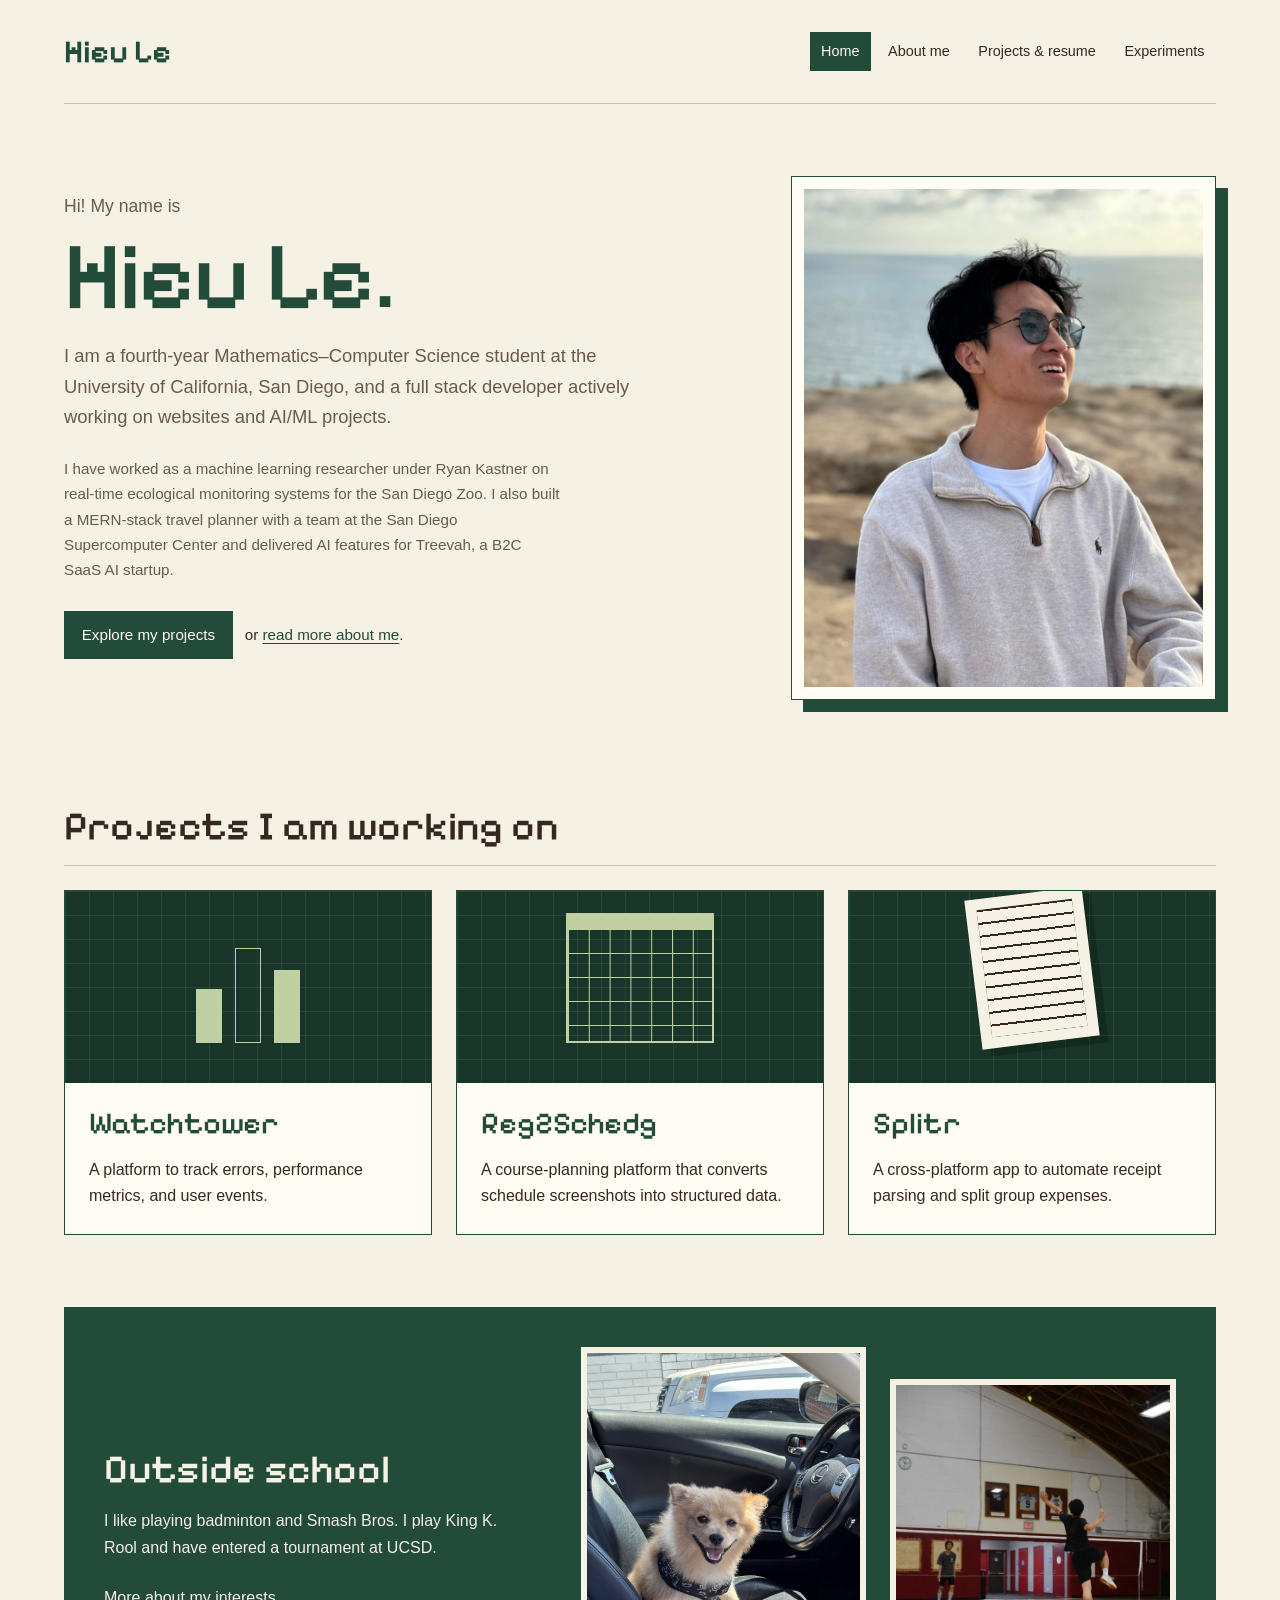
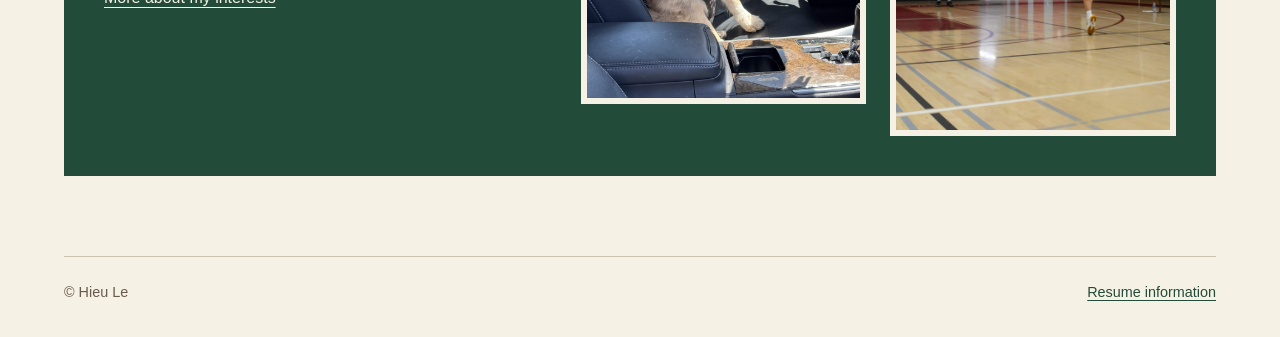
==== index.html @ ff876a13 "First test of portfolio" ====
<!doctype html>
<html lang="en">
  <head>
    <meta charset="UTF-8" />
    <meta name="viewport" content="width=device-width, initial-scale=1" />
    <meta
      name="description"
      content="Meet Hieu Le, a Mathematics–Computer Science student at UC San Diego working on full stack development and AI/ML projects."
    />
    <title>Hieu Le | Home</title>
    <link rel="icon" href="assets/images/favicon.svg" type="image/svg+xml" />
    <link rel="stylesheet" href="styles.css" />
  </head>
  <body>
    <a class="skip-link" href="#main-content">Skip to main content</a>
    <header>
      <p class="site-name"><a href="index.html">Hieu Le</a></p>
      <nav aria-label="Main navigation">
        <ul>
          <li><a href="index.html" aria-current="page">Home</a></li>
          <li><a href="about.html">About me</a></li>
          <li><a href="projects.html">Projects &amp; resume</a></li>
          <li><a href="experiments.html">Experiments</a></li>
        </ul>
      </nav>
    </header>

    <main id="main-content">
      <section class="intro" aria-labelledby="intro-heading">
        <div class="intro-copy">
          <h1 id="intro-heading">
            <span class="intro-greeting">Hi! My name is</span>
            <span class="intro-name">Hieu Le.</span>
          </h1>
          <p>
            I am a fourth-year Mathematics–Computer Science student at the
            University of California, San Diego, and a full stack developer
            actively working on websites and AI/ML projects.
          </p>
          <p>
            I have worked as a machine learning researcher under Ryan Kastner on
            real-time ecological monitoring systems for the San Diego Zoo. I
            also built a MERN-stack travel planner with a team at the San Diego
            Supercomputer Center and delivered AI features for Treevah, a B2C
            SaaS AI startup.
          </p>
          <p class="intro-links">
            <a class="button-link" href="projects.html">Explore my projects</a>
            <span>or <a href="about.html">read more about me</a>.</span>
          </p>
        </div>
        <figure class="portrait">
          <img
            src="assets/images/optimized/aboutme.jpg"
            width="320"
            height="427"
            alt="Hieu Le wearing sunglasses outdoors by the ocean."
            fetchpriority="high"
          />
        </figure>
      </section>

      <section aria-labelledby="work-heading">
        <h2 class="section-heading" id="work-heading">
          Projects I am working on
        </h2>
        <div class="project-grid">
          <article class="project-card" aria-labelledby="watchtower-heading">
            <div class="project-art art-watchtower" aria-hidden="true">
              <span></span><span></span><span></span>
            </div>
            <div class="project-copy">
              <h3 id="watchtower-heading">
                <a href="projects.html#watchtower">Watchtower</a>
              </h3>
              <p>
                A platform to track errors, performance metrics, and user
                events.
              </p>
            </div>
          </article>
          <article class="project-card" aria-labelledby="reg2schedg-heading">
            <div class="project-art art-calendar" aria-hidden="true"></div>
            <div class="project-copy">
              <h3 id="reg2schedg-heading">
                <a href="projects.html#reg2schedg">Reg2Schedg</a>
              </h3>
              <p>
                A course-planning platform that converts schedule screenshots
                into structured data.
              </p>
            </div>
          </article>
          <article class="project-card" aria-labelledby="splitr-heading">
            <div class="project-art art-receipt" aria-hidden="true"></div>
            <div class="project-copy">
              <h3 id="splitr-heading">
                <a href="projects.html#splitr">Splitr</a>
              </h3>
              <p>
                A cross-platform app to automate receipt parsing and split group
                expenses.
              </p>
            </div>
          </article>
        </div>
      </section>

      <section class="outside-grid" aria-labelledby="personal-heading">
        <div>
          <h2 id="personal-heading">Outside school</h2>
          <p>
            I like playing badminton and Smash Bros. I play King K. Rool and
            have entered a tournament at UCSD.
          </p>
          <p><a href="about.html">More about my interests</a></p>
        </div>
        <div class="outside-photos">
          <figure>
            <img
              src="assets/images/optimized/dog1.jpg"
              width="160"
              height="213"
              alt="A small tan dog sitting on a car seat."
              loading="lazy"
            />
          </figure>
          <figure>
            <img
              src="assets/images/optimized/badminton.jpg"
              width="160"
              height="107"
              alt="A badminton player jumping to hit the shuttlecock in an indoor gym."
              loading="lazy"
            />
          </figure>
        </div>
      </section>
    </main>

    <footer>
      <p>&copy; Hieu Le</p>
      <p><a href="projects.html#resume">Resume information</a></p>
    </footer>
  </body>
</html>
---- styles.css ----
/* Hieu Le | https://github.com/hieule314/cse134b-hw3 */

/* The pixel font is served locally; its license is in assets/fonts/OFL.txt. */
@font-face {
  font-family: "Pixelify Sans";
  src: url("assets/fonts/PixelifySans.ttf") format("truetype");
  font-weight: 400 700;
  font-style: normal;
  font-display: swap;
}

:root {
  --paper: #f6f1e5;
  --surface: #fffcf4;
  --ink: #35281f;
  --muted: #685b4c;
  --forest: #234b39;
  --forest-dark: #173528;
  --fern: #bfd1a2;
  --rule: #c9c2ae;
  --body-font: "Trebuchet MS", "Segoe UI", sans-serif;
  --pixel-font: "Pixelify Sans", "Courier New", monospace;
  --page-width: 72rem;
  --gutter: 2rem;
  --space: 1.5rem;
}

* {
  box-sizing: border-box;
}

html {
  scroll-padding-top: 2rem;
}

body {
  margin: 0;
  background: var(--paper);
  color: var(--ink);
  font-family: var(--body-font);
  font-size: 1rem;
  line-height: 1.65;
  overflow-wrap: break-word;
}

::selection {
  background: var(--forest);
  color: var(--surface);
}

/* Child combinator: constrain the page's top-level header, main, and footer. */
body > header,
body > main,
body > footer {
  width: min(var(--page-width), calc(100% - var(--gutter) * 2));
  margin-inline: auto;
}

body > header {
  display: flex;
  align-items: center;
  justify-content: space-between;
  gap: var(--space);
  min-height: 6.5rem;
  padding-block: 1rem;
  border-bottom: 1px solid var(--rule);
}

.site-name {
  margin: 0;
  font-family: var(--pixel-font);
  font-size: 2rem;
  font-weight: 600;
  line-height: 1;
  white-space: nowrap;
}

.site-name a {
  text-decoration: none;
}

/* Descendant combinator: arrange the existing navigation lists as wrapping rows. */
nav ul {
  display: flex;
  flex-wrap: wrap;
  align-items: center;
  gap: 0.35rem;
  margin: 0;
  padding: 0;
  list-style: none;
}

nav a {
  display: inline-block;
  padding: 0.55em 0.8em;
  color: var(--ink);
  font-size: 0.9rem;
  text-decoration: none;
  transition:
    background-color 160ms ease,
    color 160ms ease;
}

/* Attribute selector: mark the current page using its existing ARIA attribute. */
nav a[aria-current="page"] {
  background: var(--forest);
  color: var(--surface);
}

nav a:hover {
  background: var(--forest-dark);
  color: var(--surface);
}

main {
  padding-block: 3.5rem 5rem;
}

main > section + section {
  margin-top: 4.5rem;
}

h1,
h2,
h3,
h4 {
  margin: 0 0 1rem;
  font-family: var(--pixel-font);
  font-weight: 500;
  line-height: 1.12;
  text-wrap: balance;
}

h1 {
  max-width: 18ch;
  font-size: 4rem;
  letter-spacing: -0.025em;
}

h2 {
  font-size: 2.5rem;
}

h3 {
  font-size: 1.9rem;
}

h4 {
  font-size: 1.5rem;
}

p,
ul,
ol,
dl {
  margin: 0 0 var(--space);
}

/* Keep paragraphs comfortable to read on wide screens. */
main p {
  max-width: 70ch;
}

li + li {
  margin-top: 0.35rem;
}

nav li + li {
  margin-top: 0;
}

/* Adjacent sibling combinator: soften introductory paragraphs after page titles. */
h1 + p {
  max-width: 65ch;
  color: var(--muted);
  font-size: 1.15rem;
}

a {
  color: var(--forest);
  text-underline-offset: 0.22em;
  text-decoration-thickness: 1px;
  transition:
    color 160ms ease,
    text-decoration-thickness 160ms ease;
}

a:hover {
  color: var(--ink);
  text-decoration-thickness: 3px;
}

/* Every keyboard-focusable control keeps an explicit, contrasting outline. */
a:focus,
button:focus,
input:focus,
textarea:focus,
select:focus,
summary:focus,
video:focus,
audio:focus,
iframe:focus {
  outline: 3px solid var(--forest);
  outline-offset: 4px;
}

.skip-link {
  position: absolute;
  top: 0.6rem;
  left: var(--gutter);
  z-index: 10;
  padding: 0.65em 1em;
  transform: translateY(-200%);
  background: var(--surface);
}

.skip-link:focus {
  transform: translateY(0);
}

.intro {
  display: grid;
  grid-template-columns: minmax(0, 1.25fr) minmax(0, 0.8fr);
  align-items: center;
  gap: 4rem;
  padding-block: 1rem 2rem;
}

.intro-greeting {
  display: block;
  margin-bottom: 0.6rem;
  color: var(--muted);
  font-family: var(--body-font);
  font-size: 1.1rem;
  line-height: 1.5;
  letter-spacing: 0;
}

.intro-name {
  display: block;
  color: var(--forest);
  font-size: 6rem;
  line-height: 1;
}

.intro-copy > p {
  max-width: 59ch;
}

.intro-copy > p + p {
  color: var(--muted);
  font-size: 0.95rem;
}

.intro-copy .intro-links {
  display: flex;
  flex-wrap: wrap;
  align-items: center;
  gap: 0.75rem;
  margin-top: 1.8rem;
  color: var(--ink);
}

.button-link,
button {
  display: inline-block;
  border: 1px solid var(--forest);
  padding: 0.7em 1.1em;
  background: var(--forest);
  color: var(--surface);
  font: inherit;
  font-size: 0.95rem;
  text-decoration: none;
  cursor: pointer;
  transition:
    transform 180ms ease,
    box-shadow 180ms ease,
    background-color 180ms ease;
}

.button-link:hover,
button:hover:enabled {
  transform: translate(-2px, -2px);
  background: var(--forest-dark);
  color: var(--surface);
  box-shadow: 3px 3px 0 var(--fern);
}

figure {
  min-width: 0;
  margin: 0;
}

img,
video,
svg,
canvas,
iframe,
audio {
  display: block;
  max-width: 100%;
}

img,
video,
svg,
canvas {
  height: auto;
}

figcaption {
  margin-top: 0.65rem;
  color: var(--muted);
  font-size: 0.85rem;
}

.portrait {
  position: relative;
  padding: 0.75rem;
  border: 1px solid var(--forest);
  background: var(--surface);
  box-shadow: 12px 12px 0 var(--forest);
}

.portrait img {
  width: 100%;
  aspect-ratio: 4 / 5;
  object-fit: cover;
}

.section-heading {
  margin-bottom: 1.5rem;
  padding-bottom: 1rem;
  border-bottom: 1px solid var(--rule);
}

.project-grid {
  display: grid;
  grid-template-columns: repeat(3, minmax(0, 1fr));
  gap: var(--space);
}

.project-card,
.project-entry {
  min-width: 0;
  border: 1px solid var(--forest);
  background: var(--surface);
  transition:
    transform 220ms ease,
    box-shadow 220ms ease;
}

.project-card:hover,
.project-card:focus-within,
.project-entry:hover,
.project-entry:focus-within {
  transform: translateY(-5px);
  box-shadow: 6px 6px 0 var(--fern);
}

.project-copy {
  padding: var(--space);
}

.project-copy h3 a {
  text-decoration: none;
}

.project-copy p:last-child {
  margin-bottom: 0;
}

/* Decorative CSS illustrations suggest metrics, a calendar, and a receipt. */
.project-art {
  position: relative;
  display: flex;
  align-items: end;
  justify-content: center;
  gap: 0.85rem;
  height: 12rem;
  padding: 2.5rem;
  overflow: hidden;
  background-color: var(--forest-dark);
  background-image:
    linear-gradient(#bfd1a21a 1px, transparent 1px),
    linear-gradient(90deg, #bfd1a21a 1px, transparent 1px);
  background-size: 1.5rem 1.5rem;
}

.art-watchtower span {
  width: 1.6rem;
  height: 48%;
  border: 1px solid var(--fern);
  background: var(--fern);
  transform-origin: bottom;
}

.art-watchtower span:nth-child(2) {
  height: 85%;
  background: transparent;
}

.art-watchtower span:nth-child(3) {
  height: 65%;
}

.art-calendar::before {
  width: 9rem;
  height: 7rem;
  border: 2px solid var(--fern);
  border-top-width: 1rem;
  background-image:
    linear-gradient(var(--fern) 1px, transparent 1px),
    linear-gradient(90deg, var(--fern) 1px, transparent 1px);
  background-size: 1.3rem 1.5rem;
  content: "";
}

.art-receipt::before {
  width: 6rem;
  height: 8rem;
  border: 0.7rem solid var(--paper);
  background: repeating-linear-gradient(
    var(--ink) 0 2px,
    var(--paper) 2px 0.8rem
  );
  box-shadow: 8px 8px 0 #00000033;
  content: "";
  transform: rotate(-7deg);
}

.outside-grid {
  display: grid;
  grid-template-columns: 0.9fr 1.25fr;
  align-items: center;
  gap: 3rem;
  padding: 2.5rem;
  background: var(--forest);
  color: var(--paper);
}

.outside-grid a {
  color: var(--paper);
}

.outside-grid a:hover {
  color: var(--fern);
}

.outside-grid a:focus {
  outline-color: var(--paper);
}

.outside-photos,
.photo-pair {
  display: grid;
  grid-template-columns: repeat(2, minmax(0, 1fr));
  align-items: start;
  gap: var(--space);
}

.outside-photos img {
  width: 100%;
  aspect-ratio: 4 / 5;
  object-fit: cover;
  border: 0.4rem solid var(--paper);
}

.outside-photos figure:last-child {
  margin-top: 2rem;
}

.about-background {
  display: grid;
  grid-template-columns: minmax(0, 1.25fr) minmax(0, 0.8fr);
  column-gap: 4rem;
  align-items: start;
  margin-top: 2.5rem;
}

.about-background > figure {
  grid-column: 2;
  grid-row: 1 / span 5;
}

.about-background > p,
.about-background > h2 {
  grid-column: 1;
}

.photo-pair {
  max-width: 50rem;
}

.photo-pair img {
  width: 100%;
  border: 0.6rem solid var(--surface);
  box-shadow: 3px 3px 0 var(--rule);
}

.wide-photo {
  max-width: 50rem;
}

.wide-photo img {
  width: 100%;
}

.social-links {
  display: flex;
  flex-wrap: wrap;
  gap: 1rem 2rem;
  padding-left: 1.2rem;
}

.page-intro {
  margin-bottom: 3rem;
  padding-bottom: 2rem;
  border-bottom: 1px solid var(--rule);
}

.page-intro nav a {
  border: 1px solid var(--rule);
}

.project-list {
  display: grid;
  gap: 2rem;
}

.project-entry {
  display: grid;
  grid-template-columns: minmax(0, 0.65fr) minmax(0, 1.6fr);
}

.project-entry .project-art {
  height: 100%;
  min-height: 13rem;
  align-items: center;
}

.project-entry .art-watchtower span {
  height: 5rem;
}

.project-entry .art-watchtower span:nth-child(2) {
  height: 8rem;
}

.project-entry .art-watchtower span:nth-child(3) {
  height: 6.5rem;
}

.project-body {
  min-width: 0;
  padding: 2rem;
}

/* Attribute selector: distinguish each project's existing date metadata. */
time[datetime] {
  color: var(--muted);
  font-size: 0.85rem;
}

dt {
  font-weight: bold;
}

dd {
  margin: 0 0 1rem;
}

.resume-grid {
  display: grid;
  grid-template-columns: minmax(0, 0.7fr) minmax(0, 1.3fr);
  gap: 3rem;
  padding-block: 1.5rem;
  border-block: 1px solid var(--rule);
}

#experience article + article {
  margin-top: 2rem;
}

.experiments main > section {
  max-width: 52rem;
  padding-top: 2rem;
  border-top: 1px solid var(--rule);
}

.experiments main > section + section {
  margin-top: 3rem;
}

/* CSS paints the decorative court; its description and SVG remain in the HTML. */
#court-canvas {
  width: 22.5rem;
  aspect-ratio: 2 / 1;
  border: 1rem solid var(--paper);
  background:
    linear-gradient(
      90deg,
      transparent calc(50% - 1px),
      white calc(50% - 1px) calc(50% + 1px),
      transparent calc(50% + 1px)
    ),
    #196b3a;
  box-shadow: inset 0 0 0 2px white;
}

iframe {
  width: 100%;
  height: 24rem;
  border: 1px solid var(--rule);
  background: var(--surface);
}

portfolio-note {
  display: block;
  margin-bottom: var(--space);
  padding: 1rem;
  border: 1px solid var(--forest);
  background: var(--surface);
}

portfolio-note p {
  margin: 0;
}

fieldset {
  min-width: 0;
  margin: 0;
  padding: var(--space);
  border: 1px solid var(--rule);
}

legend {
  padding-inline: 0.4em;
  font-weight: bold;
}

fieldset > div {
  margin-bottom: var(--space);
}

label {
  display: block;
  margin-bottom: 0.3rem;
}

input,
textarea,
select {
  width: 100%;
  max-width: 32rem;
  min-width: 0;
  border: 1px solid var(--muted);
  border-radius: 0;
  padding: 0.65em;
  background: var(--surface);
  color: var(--ink);
  font: inherit;
}

textarea {
  resize: vertical;
}

button:disabled {
  border-color: var(--rule);
  background: var(--paper);
  color: var(--muted);
  cursor: not-allowed;
}

progress {
  max-width: 100%;
  accent-color: var(--forest);
}

summary {
  width: fit-content;
  padding: 0.6em 0;
  color: var(--forest);
  cursor: pointer;
}

summary:hover {
  text-decoration: underline;
}

details[open] {
  padding-bottom: 1rem;
}

dialog {
  width: min(30rem, calc(100% - 3rem));
  max-height: calc(100% - 3rem);
  padding: 2rem;
  border: 2px solid var(--forest);
  background: var(--paper);
  color: var(--ink);
}

dialog::backdrop {
  background: #17352899;
}

code {
  font-size: 0.9rem;
  overflow-wrap: anywhere;
}

body > footer {
  display: flex;
  flex-wrap: wrap;
  justify-content: space-between;
  gap: 1rem;
  padding-block: 1.5rem 2rem;
  border-top: 1px solid var(--rule);
  color: var(--muted);
  font-size: 0.9rem;
}

body > footer p {
  margin: 0;
}

/* Animate only when motion is welcome; content is visible by default. */
@media (prefers-reduced-motion: no-preference) {
  html {
    scroll-behavior: smooth;
  }

  .intro-copy,
  .page-intro {
    animation: arrive 650ms ease-out;
  }

  .intro .portrait {
    animation: portrait-arrive 850ms ease-out;
  }

  .project-card {
    animation: arrive 650ms ease-out backwards;
  }

  .project-card:nth-child(2) {
    animation-delay: 100ms;
  }

  .project-card:nth-child(3) {
    animation-delay: 200ms;
  }

  .project-card:hover .art-watchtower span,
  .project-entry:hover .art-watchtower span {
    animation: grow-bar 650ms ease-out;
  }

  .project-card:hover .art-receipt::before,
  .project-entry:hover .art-receipt::before {
    animation: receipt-tilt 600ms ease-in-out;
  }
}

@keyframes arrive {
  from {
    opacity: 0.35;
    transform: translateY(1rem);
  }
  to {
    opacity: 1;
    transform: translateY(0);
  }
}

@keyframes portrait-arrive {
  from {
    opacity: 0.4;
    transform: translate(0.75rem, 0.75rem) rotate(2deg);
  }
  to {
    opacity: 1;
    transform: translate(0, 0) rotate(0);
  }
}

@keyframes grow-bar {
  from {
    transform: scaleY(0.45);
  }
  to {
    transform: scaleY(1);
  }
}

@keyframes receipt-tilt {
  50% {
    transform: rotate(5deg) translateY(-0.4rem);
  }
}

/* Narrow screens stack meaningful columns and keep all navigation visible. */
@media (max-width: 48rem) {
  :root {
    --gutter: 1.25rem;
    --space: 1.25rem;
  }

  body > header {
    flex-direction: column;
    align-items: flex-start;
    gap: 1rem;
    padding-block: 1.5rem;
  }

  body > header nav {
    width: 100%;
  }

  body > header nav ul {
    display: grid;
    grid-template-columns: repeat(2, minmax(0, 1fr));
    gap: 0.4rem;
  }

  body > header nav a {
    display: block;
  }

  main {
    padding-block: 2.5rem 3rem;
  }

  h1 {
    font-size: 2.8rem;
  }
  h2 {
    font-size: 2rem;
  }
  h3 {
    font-size: 1.65rem;
  }
  h4 {
    font-size: 1.35rem;
  }

  .intro-name {
    font-size: 4.25rem;
  }

  .intro,
  .about-background,
  .outside-grid,
  .resume-grid,
  .project-entry,
  .project-grid {
    grid-template-columns: minmax(0, 1fr);
    gap: 2rem;
  }

  .intro {
    padding-top: 0;
  }

  .portrait {
    width: calc(100% - 0.75rem);
    max-width: 25rem;
  }

  .about-background > figure,
  .about-background > p,
  .about-background > h2 {
    grid-column: auto;
    grid-row: auto;
  }

  .about-background {
    gap: 0;
  }

  .about-background > figure {
    margin-block: 0.5rem 2rem;
  }

  .outside-grid,
  .project-body {
    padding: 1.5rem;
  }

  .outside-photos,
  .photo-pair {
    gap: 0.75rem;
  }

  .project-entry {
    gap: 0;
  }

  .project-entry .project-art {
    height: 12rem;
    min-height: 0;
  }

  main > section + section {
    margin-top: 3rem;
  }
}

@media (prefers-reduced-motion: reduce) {
  a,
  button,
  .project-card,
  .project-entry {
    transition: none;
  }

  .project-card:hover,
  .project-card:focus-within,
  .project-entry:hover,
  .project-entry:focus-within,
  .button-link:hover,
  button:hover:enabled {
    transform: none;
  }
}
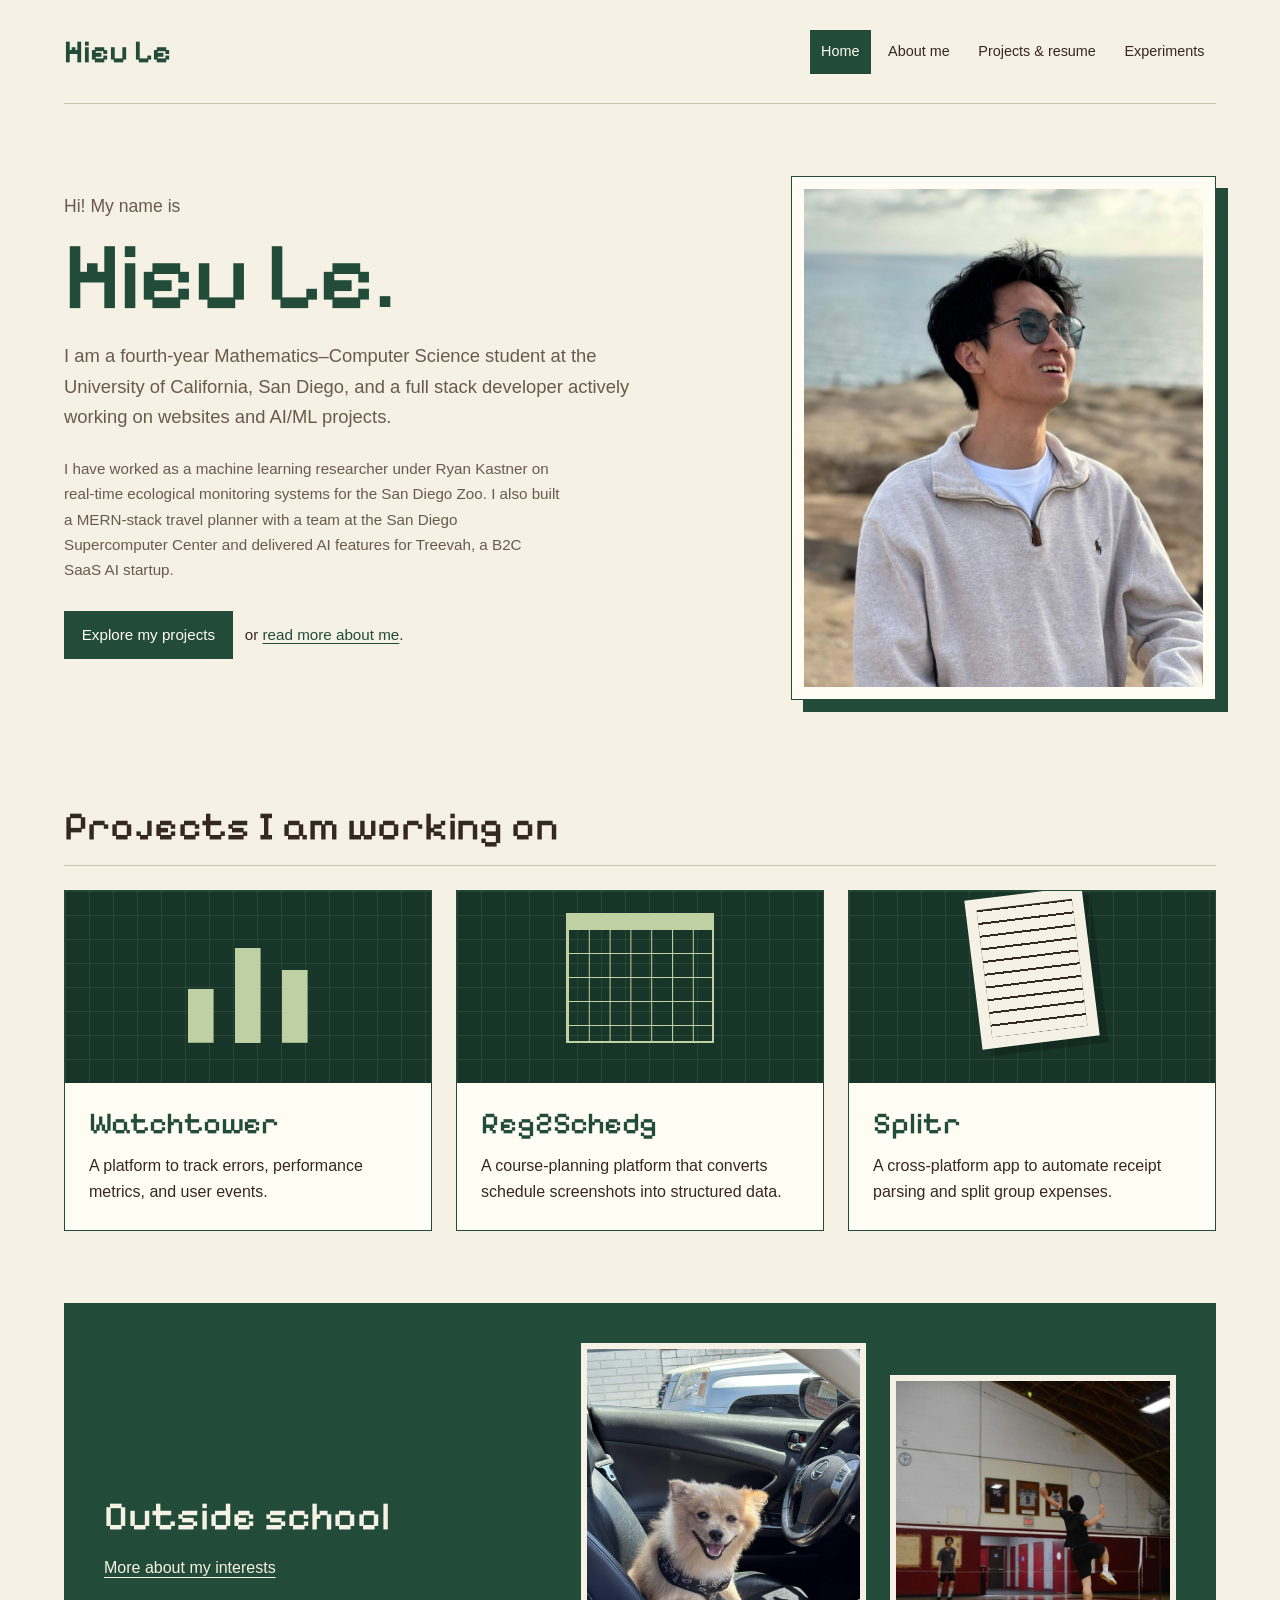
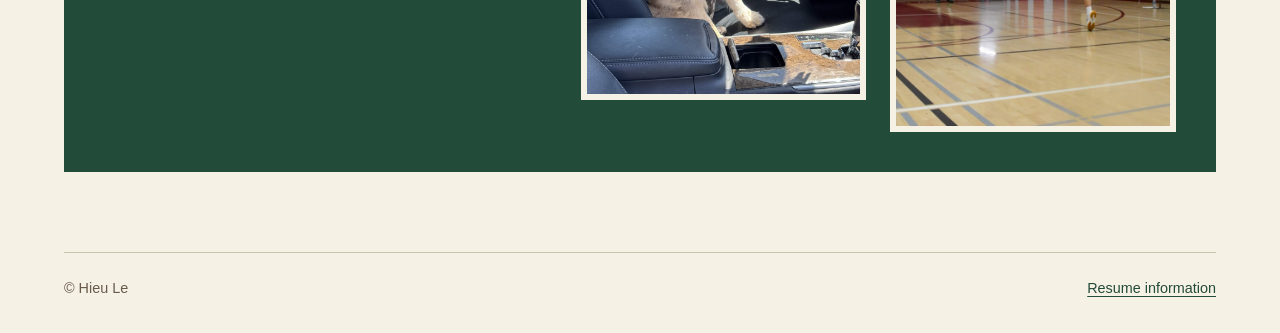
==== commit 269c2b06: "Tweaked up about me and home page" ====
--- a/index.html
+++ b/index.html
@@ -25,7 +25,7 @@
       </nav>
     </header>
 
-    <main id="main-content">
+    <main id="main-content" tabindex="-1">
       <section class="intro" aria-labelledby="intro-heading">
         <div class="intro-copy">
           <h1 id="intro-heading">
@@ -60,59 +60,48 @@
         </figure>
       </section>
 
-      <section aria-labelledby="work-heading">
+      <section class="project-grid" aria-labelledby="work-heading">
         <h2 class="section-heading" id="work-heading">
           Projects I am working on
         </h2>
-        <div class="project-grid">
-          <article class="project-card" aria-labelledby="watchtower-heading">
-            <div class="project-art art-watchtower" aria-hidden="true">
-              <span></span><span></span><span></span>
-            </div>
-            <div class="project-copy">
-              <h3 id="watchtower-heading">
-                <a href="projects.html#watchtower">Watchtower</a>
-              </h3>
-              <p>
-                A platform to track errors, performance metrics, and user
-                events.
-              </p>
-            </div>
-          </article>
-          <article class="project-card" aria-labelledby="reg2schedg-heading">
-            <div class="project-art art-calendar" aria-hidden="true"></div>
-            <div class="project-copy">
-              <h3 id="reg2schedg-heading">
-                <a href="projects.html#reg2schedg">Reg2Schedg</a>
-              </h3>
-              <p>
-                A course-planning platform that converts schedule screenshots
-                into structured data.
-              </p>
-            </div>
-          </article>
-          <article class="project-card" aria-labelledby="splitr-heading">
-            <div class="project-art art-receipt" aria-hidden="true"></div>
-            <div class="project-copy">
-              <h3 id="splitr-heading">
-                <a href="projects.html#splitr">Splitr</a>
-              </h3>
-              <p>
-                A cross-platform app to automate receipt parsing and split group
-                expenses.
-              </p>
-            </div>
-          </article>
-        </div>
+
+        <article class="project-card" aria-labelledby="watchtower-heading">
+          <div class="project-art art-watchtower" aria-hidden="true"></div>
+
+          <h3 id="watchtower-heading">
+            <a href="projects.html#watchtower">Watchtower</a>
+          </h3>
+          <p>
+            A platform to track errors, performance metrics, and user events.
+          </p>
+        </article>
+        <article class="project-card" aria-labelledby="reg2schedg-heading">
+          <div class="project-art art-calendar" aria-hidden="true"></div>
+
+          <h3 id="reg2schedg-heading">
+            <a href="projects.html#reg2schedg">Reg2Schedg</a>
+          </h3>
+          <p>
+            A course-planning platform that converts schedule screenshots into
+            structured data.
+          </p>
+        </article>
+        <article class="project-card" aria-labelledby="splitr-heading">
+          <div class="project-art art-receipt" aria-hidden="true"></div>
+
+          <h3 id="splitr-heading">
+            <a href="projects.html#splitr">Splitr</a>
+          </h3>
+          <p>
+            A cross-platform app to automate receipt parsing and split group
+            expenses.
+          </p>
+        </article>
       </section>
 
       <section class="outside-grid" aria-labelledby="personal-heading">
         <div>
           <h2 id="personal-heading">Outside school</h2>
-          <p>
-            I like playing badminton and Smash Bros. I play King K. Rool and
-            have entered a tournament at UCSD.
-          </p>
           <p><a href="about.html">More about my interests</a></p>
         </div>
         <div class="outside-photos">
--- a/styles.css
+++ b/styles.css
@@ -91,7 +91,9 @@
 }
 
 nav a {
-  display: inline-block;
+  display: inline-flex;
+  align-items: center;
+  min-height: 2.75rem;
   padding: 0.55em 0.8em;
   color: var(--ink);
   font-size: 0.9rem;
@@ -252,7 +254,7 @@
   font-size: 0.95rem;
 }
 
-.intro-copy .intro-links {
+.intro .intro-links {
   display: flex;
   flex-wrap: wrap;
   align-items: center;
@@ -264,6 +266,7 @@
 .button-link,
 button {
   display: inline-block;
+  min-height: 2.75rem;
   border: 1px solid var(--forest);
   padding: 0.7em 1.1em;
   background: var(--forest);
@@ -315,7 +318,6 @@
 }
 
 .portrait {
-  position: relative;
   padding: 0.75rem;
   border: 1px solid var(--forest);
   background: var(--surface);
@@ -338,6 +340,17 @@
   display: grid;
   grid-template-columns: repeat(3, minmax(0, 1fr));
   gap: var(--space);
+}
+
+.project-grid > h2 {
+  grid-column: 1 / -1;
+  margin-bottom: 0;
+}
+
+.project-card {
+  position: relative;
+  display: grid;
+  grid-template-rows: 12rem auto 1fr;
 }
 
 .project-card,
@@ -351,28 +364,47 @@
 }
 
 .project-card:hover,
-.project-card:focus-within,
-.project-entry:hover,
-.project-entry:focus-within {
+.project-card:focus-within {
   transform: translateY(-5px);
   box-shadow: 6px 6px 0 var(--fern);
 }
 
-.project-copy {
-  padding: var(--space);
-}
-
-.project-copy h3 a {
+.project-card > h3 {
+  margin: var(--space) var(--space) 0.75rem;
+}
+
+.project-card h3 a {
   text-decoration: none;
 }
 
-.project-copy p:last-child {
-  margin-bottom: 0;
+/* Stretch each existing project link across its card without extra markup. */
+.project-card h3 a::after {
+  position: absolute;
+  inset: 0;
+  content: "";
+}
+
+/* Replace the small text outline with an outline around the full card. */
+.project-card h3 a:focus {
+  outline: none;
+}
+
+.project-card h3 a:focus::after {
+  outline: 3px solid var(--forest);
+  outline-offset: 4px;
+}
+
+.project-entry:focus-within,
+.project-entry:target {
+  box-shadow: 0 0 0 2px var(--fern);
+}
+
+.project-card > p {
+  margin: 0 var(--space) var(--space);
 }
 
 /* Decorative CSS illustrations suggest metrics, a calendar, and a receipt. */
 .project-art {
-  position: relative;
   display: flex;
   align-items: end;
   justify-content: center;
@@ -387,21 +419,15 @@
   background-size: 1.5rem 1.5rem;
 }
 
-.art-watchtower span {
-  width: 1.6rem;
-  height: 48%;
-  border: 1px solid var(--fern);
-  background: var(--fern);
+.art-watchtower::before {
+  width: 7.5rem;
+  height: 7rem;
+  background:
+    linear-gradient(var(--fern) 0 0) left bottom / 1.6rem 48% no-repeat,
+    linear-gradient(var(--fern) 0 0) center bottom / 1.6rem 85% no-repeat,
+    linear-gradient(var(--fern) 0 0) right bottom / 1.6rem 65% no-repeat;
+  content: "";
   transform-origin: bottom;
-}
-
-.art-watchtower span:nth-child(2) {
-  height: 85%;
-  background: transparent;
-}
-
-.art-watchtower span:nth-child(3) {
-  height: 65%;
 }
 
 .art-calendar::before {
@@ -439,35 +465,38 @@
   color: var(--paper);
 }
 
-.outside-grid a {
-  color: var(--paper);
-}
-
-.outside-grid a:hover {
-  color: var(--fern);
-}
-
-.outside-grid a:focus {
-  outline-color: var(--paper);
-}
-
-.outside-photos,
-.photo-pair {
+.outside-photos {
   display: grid;
   grid-template-columns: repeat(2, minmax(0, 1fr));
   align-items: start;
   gap: var(--space);
 }
 
-.outside-photos img {
+.outside-photos figure:last-child {
+  margin-top: 2rem;
+}
+
+.outside-grid a {
+  color: var(--paper);
+}
+
+.outside-grid p:last-child {
+  margin-bottom: 0;
+}
+
+.outside-grid a:hover {
+  color: var(--fern);
+}
+
+.outside-grid a:focus {
+  outline-color: var(--paper);
+}
+
+.outside-grid img {
   width: 100%;
   aspect-ratio: 4 / 5;
   object-fit: cover;
   border: 0.4rem solid var(--paper);
-}
-
-.outside-photos figure:last-child {
-  margin-top: 2rem;
 }
 
 .about-background {
@@ -488,29 +517,68 @@
   grid-column: 1;
 }
 
-.photo-pair {
+/* The section itself is the gallery; no extra layout div is needed. */
+.photo-gallery {
+  display: grid;
+  grid-template-columns: repeat(2, minmax(0, 1fr));
+  align-items: start;
+  gap: var(--space);
+}
+
+.photo-gallery > h2,
+.photo-gallery > p {
+  grid-column: 1 / -1;
+  margin: 0;
+}
+
+.dog-gallery {
   max-width: 50rem;
 }
 
-.photo-pair img {
+.photo-gallery img {
   width: 100%;
   border: 0.6rem solid var(--surface);
   box-shadow: 3px 3px 0 var(--rule);
 }
 
-.wide-photo {
-  max-width: 50rem;
-}
-
-.wide-photo img {
-  width: 100%;
+.photo-caption {
+  color: var(--muted);
+  font-size: 0.85rem;
+}
+
+.sports-gallery img {
+  aspect-ratio: 4 / 3;
+  object-fit: contain;
+  background: var(--surface);
+}
+
+.games-gallery {
+  grid-template-columns: repeat(3, minmax(0, 1fr));
+  align-items: center;
+}
+
+#social-heading {
+  text-align: center;
 }
 
 .social-links {
   display: flex;
   flex-wrap: wrap;
+  justify-content: center;
   gap: 1rem 2rem;
-  padding-left: 1.2rem;
+  padding: 0;
+  list-style: none;
+}
+
+.social-links li {
+  margin: 0;
+}
+
+.social-links a {
+  display: inline-flex;
+  align-items: center;
+  min-height: 2.75rem;
+  padding: 0.35em 0.25em;
 }
 
 .page-intro {
@@ -523,9 +591,12 @@
   border: 1px solid var(--rule);
 }
 
-.project-list {
-  display: grid;
-  gap: 2rem;
+#projects > .project-entry + .project-entry {
+  margin-top: 2rem;
+}
+
+#projects > p {
+  margin-top: var(--space);
 }
 
 .project-entry {
@@ -539,18 +610,6 @@
   align-items: center;
 }
 
-.project-entry .art-watchtower span {
-  height: 5rem;
-}
-
-.project-entry .art-watchtower span:nth-child(2) {
-  height: 8rem;
-}
-
-.project-entry .art-watchtower span:nth-child(3) {
-  height: 6.5rem;
-}
-
 .project-body {
   min-width: 0;
   padding: 2rem;
@@ -573,9 +632,17 @@
 .resume-grid {
   display: grid;
   grid-template-columns: minmax(0, 0.7fr) minmax(0, 1.3fr);
-  gap: 3rem;
-  padding-block: 1.5rem;
-  border-block: 1px solid var(--rule);
+  gap: 1.5rem 3rem;
+}
+
+.resume-grid > h2,
+.resume-grid > p {
+  grid-column: 1 / -1;
+}
+
+.resume-grid > h2 {
+  padding-bottom: 1.5rem;
+  border-bottom: 1px solid var(--rule);
 }
 
 #experience article + article {
@@ -734,27 +801,27 @@
 
   .intro-copy,
   .page-intro {
-    animation: arrive 650ms ease-out;
+    animation: arrive 400ms ease-out;
   }
 
   .intro .portrait {
-    animation: portrait-arrive 850ms ease-out;
+    animation: portrait-arrive 550ms ease-out;
   }
 
   .project-card {
-    animation: arrive 650ms ease-out backwards;
-  }
-
-  .project-card:nth-child(2) {
-    animation-delay: 100ms;
-  }
-
-  .project-card:nth-child(3) {
-    animation-delay: 200ms;
-  }
-
-  .project-card:hover .art-watchtower span,
-  .project-entry:hover .art-watchtower span {
+    animation: arrive 400ms ease-out backwards;
+  }
+
+  .project-card:nth-of-type(2) {
+    animation-delay: 75ms;
+  }
+
+  .project-card:nth-of-type(3) {
+    animation-delay: 150ms;
+  }
+
+  .project-card:hover .art-watchtower::before,
+  .project-entry:hover .art-watchtower::before {
     animation: grow-bar 650ms ease-out;
   }
 
@@ -766,22 +833,18 @@
 
 @keyframes arrive {
   from {
-    opacity: 0.35;
-    transform: translateY(1rem);
+    transform: translateY(0.75rem);
   }
   to {
-    opacity: 1;
     transform: translateY(0);
   }
 }
 
 @keyframes portrait-arrive {
   from {
-    opacity: 0.4;
-    transform: translate(0.75rem, 0.75rem) rotate(2deg);
+    transform: translate(0.5rem, 0.5rem) rotate(1deg);
   }
   to {
-    opacity: 1;
     transform: translate(0, 0) rotate(0);
   }
 }
@@ -826,7 +889,7 @@
   }
 
   body > header nav a {
-    display: block;
+    display: flex;
   }
 
   main {
@@ -855,7 +918,9 @@
   .outside-grid,
   .resume-grid,
   .project-entry,
-  .project-grid {
+  .project-grid,
+  .sports-gallery,
+  .games-gallery {
     grid-template-columns: minmax(0, 1fr);
     gap: 2rem;
   }
@@ -889,8 +954,7 @@
     padding: 1.5rem;
   }
 
-  .outside-photos,
-  .photo-pair {
+  .outside-photos {
     gap: 0.75rem;
   }
 
@@ -918,8 +982,6 @@
 
   .project-card:hover,
   .project-card:focus-within,
-  .project-entry:hover,
-  .project-entry:focus-within,
   .button-link:hover,
   button:hover:enabled {
     transform: none;
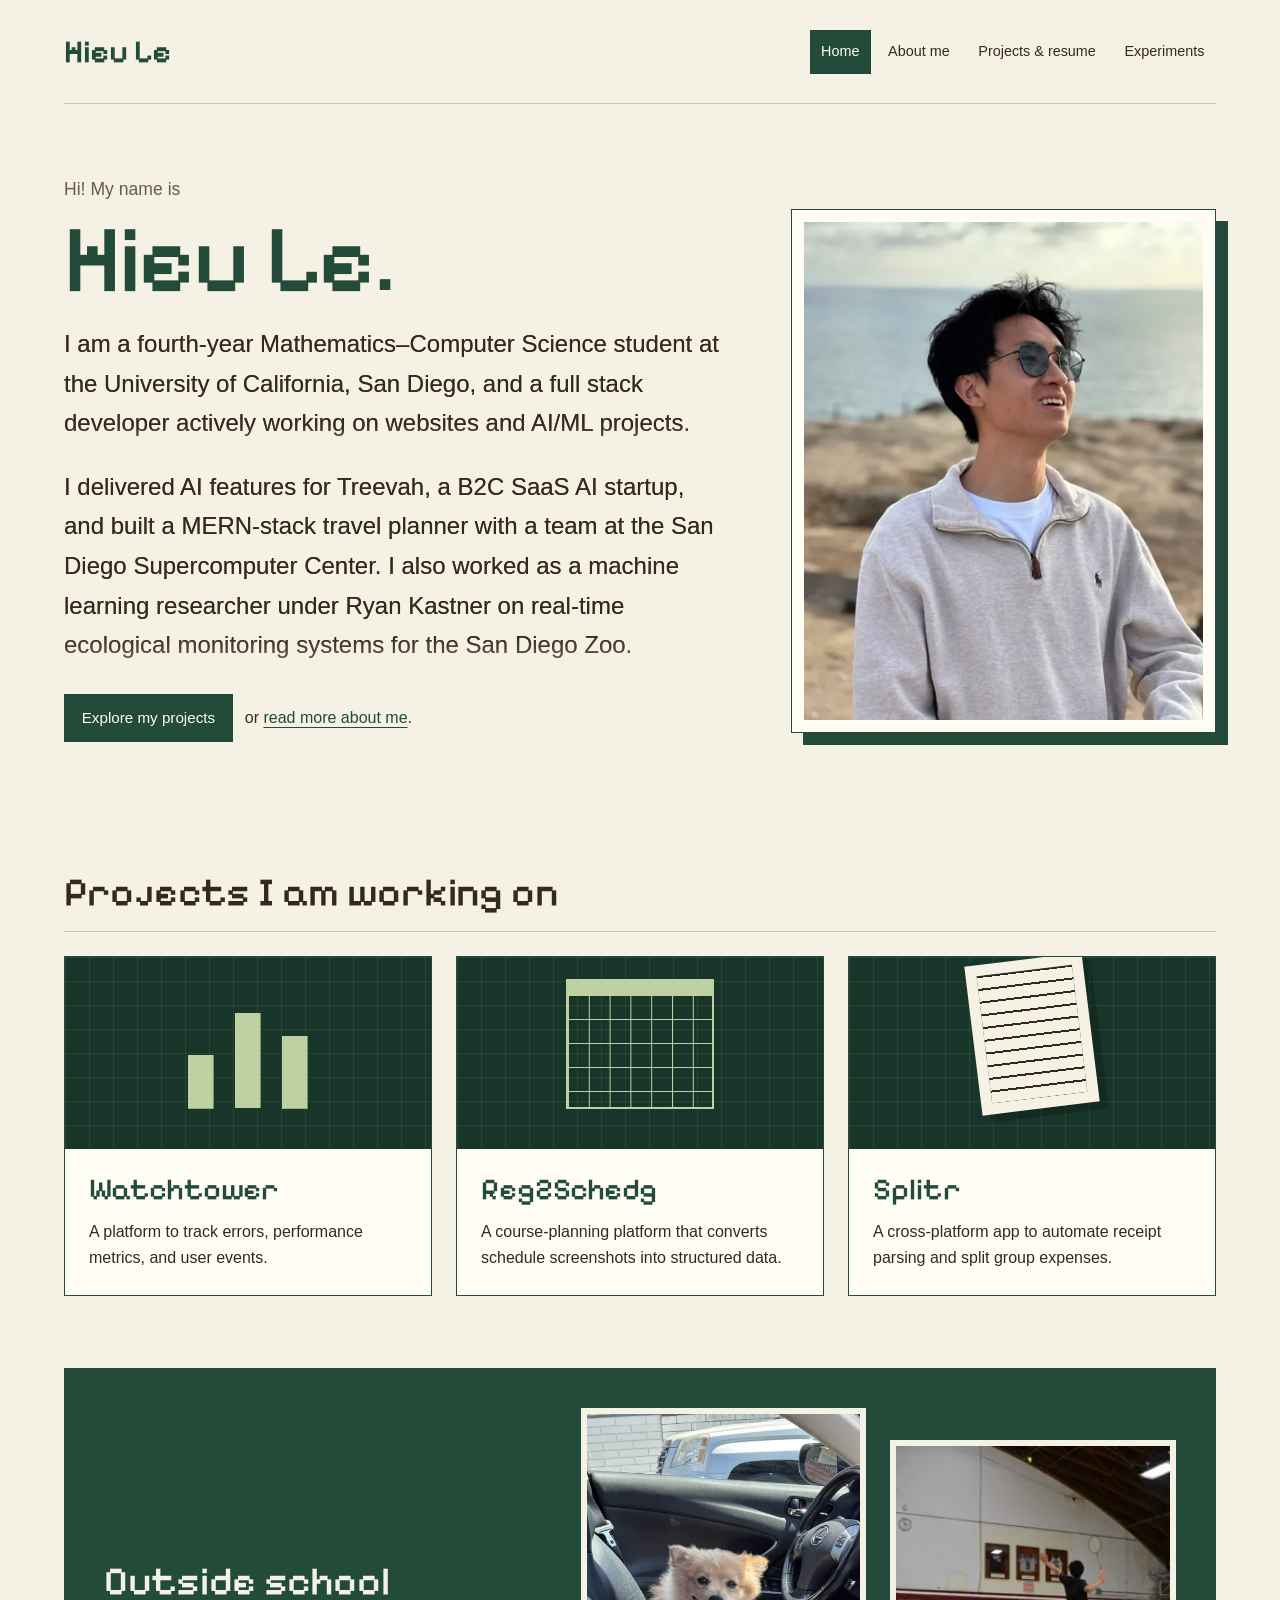
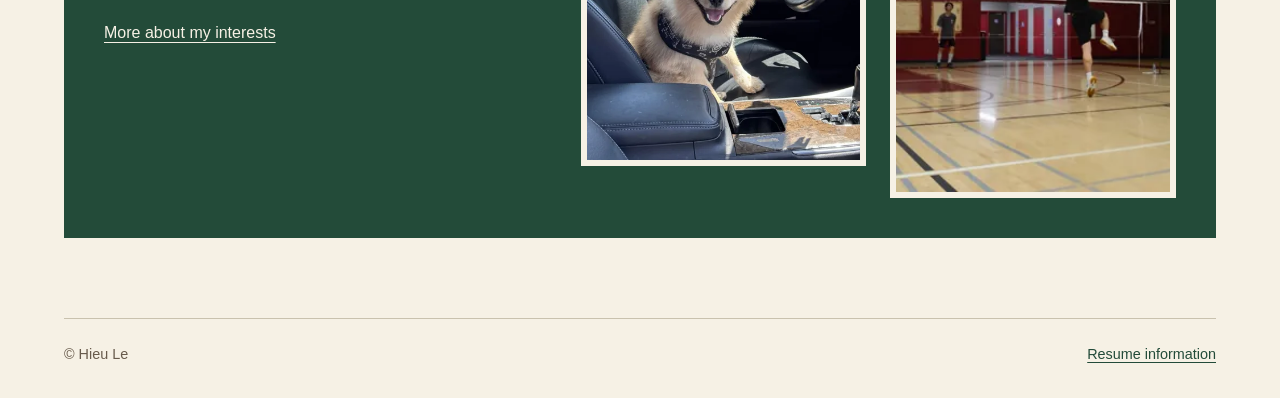
==== commit 54c1fe40: "Added fading animation and cleaned up" ====
--- a/index.html
+++ b/index.html
@@ -38,11 +38,11 @@
             actively working on websites and AI/ML projects.
           </p>
           <p>
-            I have worked as a machine learning researcher under Ryan Kastner on
-            real-time ecological monitoring systems for the San Diego Zoo. I
-            also built a MERN-stack travel planner with a team at the San Diego
-            Supercomputer Center and delivered AI features for Treevah, a B2C
-            SaaS AI startup.
+            I delivered AI features for Treevah, a B2C SaaS AI startup, and built
+            a MERN-stack travel planner with a team at the San Diego
+            Supercomputer Center. I also worked as a machine learning researcher
+            under Ryan Kastner on real-time ecological monitoring systems for
+            the San Diego Zoo.
           </p>
           <p class="intro-links">
             <a class="button-link" href="projects.html">Explore my projects</a>
@@ -50,13 +50,23 @@
           </p>
         </div>
         <figure class="portrait">
-          <img
-            src="assets/images/optimized/aboutme.jpg"
-            width="320"
-            height="427"
-            alt="Hieu Le wearing sunglasses outdoors by the ocean."
-            fetchpriority="high"
-          />
+          <picture>
+            <source
+              type="image/webp"
+              srcset="
+                assets/images/aboutme-480.webp 480w,
+                assets/images/aboutme.webp     900w
+              "
+              sizes="(max-width: 48rem) min(23.375rem, calc(100vw - 4.875rem)), (max-width: 76rem) calc(39vw - 4.75rem), 25rem"
+            />
+            <img
+              src="assets/images/aboutme.jpg"
+              width="320"
+              height="427"
+              alt="Hieu Le wearing sunglasses outdoors by the ocean."
+              fetchpriority="high"
+            />
+          </picture>
         </figure>
       </section>
 
@@ -106,22 +116,44 @@
         </div>
         <div class="outside-photos">
           <figure>
-            <img
-              src="assets/images/optimized/dog1.jpg"
-              width="160"
-              height="213"
-              alt="A small tan dog sitting on a car seat."
-              loading="lazy"
-            />
+            <picture>
+              <source
+                type="image/webp"
+                srcset="
+                  assets/images/dog1-480.webp 480w,
+                  assets/images/dog1.webp     900w
+                "
+                sizes="(max-width: 48rem) calc(50vw - 4rem), (max-width: 76rem) 22vw, 17rem"
+              />
+              <img
+                src="assets/images/dog1.jpg"
+                width="160"
+                height="213"
+                alt="A small tan dog sitting on a car seat."
+                loading="lazy"
+                decoding="async"
+              />
+            </picture>
           </figure>
           <figure>
-            <img
-              src="assets/images/optimized/badminton.jpg"
-              width="160"
-              height="107"
-              alt="A badminton player jumping to hit the shuttlecock in an indoor gym."
-              loading="lazy"
-            />
+            <picture>
+              <source
+                type="image/webp"
+                srcset="
+                  assets/images/badminton-480.webp  480w,
+                  assets/images/badminton.webp     1200w
+                "
+                sizes="(max-width: 48rem) calc(50vw - 4rem), (max-width: 76rem) 22vw, 17rem"
+              />
+              <img
+                src="assets/images/badminton.jpg"
+                width="160"
+                height="107"
+                alt="A badminton player jumping to hit the shuttlecock in an indoor gym."
+                loading="lazy"
+                decoding="async"
+              />
+            </picture>
           </figure>
         </div>
       </section>
--- a/styles.css
+++ b/styles.css
@@ -3,7 +3,9 @@
 /* The pixel font is served locally; its license is in assets/fonts/OFL.txt. */
 @font-face {
   font-family: "Pixelify Sans";
-  src: url("assets/fonts/PixelifySans.ttf") format("truetype");
+  src:
+    url("assets/fonts/PixelifySans.woff2") format("woff2"),
+    url("assets/fonts/PixelifySans.ttf") format("truetype");
   font-weight: 400 700;
   font-style: normal;
   font-display: swap;
@@ -40,7 +42,7 @@
   font-family: var(--body-font);
   font-size: 1rem;
   line-height: 1.65;
-  overflow-wrap: break-word;
+  overflow-wrap: anywhere;
 }
 
 ::selection {
@@ -243,15 +245,6 @@
   color: var(--forest);
   font-size: 6rem;
   line-height: 1;
-}
-
-.intro-copy > p {
-  max-width: 59ch;
-}
-
-.intro-copy > p + p {
-  color: var(--muted);
-  font-size: 0.95rem;
 }
 
 .intro .intro-links {
@@ -289,11 +282,24 @@
   box-shadow: 3px 3px 0 var(--fern);
 }
 
+.resume-actions {
+  display: flex;
+  flex-wrap: wrap;
+  align-items: center;
+  gap: 0.75rem;
+}
+
+.button-secondary {
+  background: var(--surface);
+  color: var(--forest);
+}
+
 figure {
   min-width: 0;
   margin: 0;
 }
 
+picture,
 img,
 video,
 svg,
@@ -350,6 +356,7 @@
 .project-card {
   position: relative;
   display: grid;
+  grid-template-columns: minmax(0, 1fr);
   grid-template-rows: 12rem auto 1fr;
 }
 
@@ -509,12 +516,24 @@
 
 .about-background > figure {
   grid-column: 2;
-  grid-row: 1 / span 5;
+  grid-row: 1 / span 4;
 }
 
 .about-background > p,
 .about-background > h2 {
   grid-column: 1;
+}
+
+/* Match the Home and About biography text without enlarging their action links. */
+.intro-copy > p:not(.intro-links),
+.about-background > p {
+  max-width: none;
+  font-size: 1.5rem;
+}
+
+.about-background > p:last-child {
+  margin-bottom: 0;
+  font-size: 1rem;
 }
 
 /* The section itself is the gallery; no extra layout div is needed. */
@@ -864,6 +883,77 @@
   }
 }
 
+/* Scroll effects are optional: unsupported browsers, print, and reduced motion
+   keep the normal, fully visible content. No JavaScript or extra wrappers. */
+@media screen and (prefers-reduced-motion: no-preference) {
+  @supports (animation-timeline: view()) and
+    (animation-range: entry 0% entry 100%) {
+    :is(
+      .project-grid > h2,
+      .project-card,
+      .outside-grid,
+      .photo-gallery > *,
+      .project-entry,
+      .resume-grid > h2,
+      .resume-grid > section,
+      main > section[aria-labelledby="social-heading"]
+    ) {
+      animation: scroll-reveal 1ms linear both;
+      animation-timeline: view();
+      animation-range: entry 0% entry 100%;
+    }
+
+    /* Focus and fragment navigation reveal their targets immediately. */
+    :is(
+      .project-card,
+      .project-entry,
+      .outside-grid,
+      .photo-gallery > *,
+      .resume-grid > section,
+      main > section[aria-labelledby="social-heading"]
+    ):is(:focus-within, :target) {
+      animation: none;
+    }
+
+    /* Keep the shadow text readable while the darker ink fills on scroll. */
+    @supports (background-clip: text) {
+      .intro-copy > p:not(.intro-links),
+      .about-background > p:not(:last-child),
+      .photo-gallery > p:not(:empty) {
+        background-image: linear-gradient(var(--ink) 85%, transparent);
+        background-repeat: no-repeat;
+        background-position: left top;
+        background-clip: text;
+        -webkit-background-clip: text;
+        color: color-mix(in srgb, var(--ink) 70%, transparent);
+        animation: ink-reveal 1ms linear both;
+        animation-timeline: view();
+        animation-range: entry 0% cover 40%;
+      }
+    }
+  }
+}
+
+@keyframes scroll-reveal {
+  from {
+    opacity: 0;
+    translate: 0 1.25rem;
+  }
+  to {
+    opacity: 1;
+    translate: 0 0;
+  }
+}
+
+@keyframes ink-reveal {
+  from {
+    background-size: 100% 0%;
+  }
+  to {
+    background-size: 100% 120%;
+  }
+}
+
 /* Narrow screens stack meaningful columns and keep all navigation visible. */
 @media (max-width: 48rem) {
   :root {
@@ -885,11 +975,13 @@
   body > header nav ul {
     display: grid;
     grid-template-columns: repeat(2, minmax(0, 1fr));
+    align-items: stretch;
     gap: 0.4rem;
   }
 
   body > header nav a {
     display: flex;
+    height: 100%;
   }
 
   main {
@@ -945,6 +1037,12 @@
     gap: 0;
   }
 
+  .intro-copy > p:not(.intro-links),
+  .about-background > p:not(:last-child) {
+    font-size: 1.125rem;
+    line-height: 1.7;
+  }
+
   .about-background > figure {
     margin-block: 0.5rem 2rem;
   }
